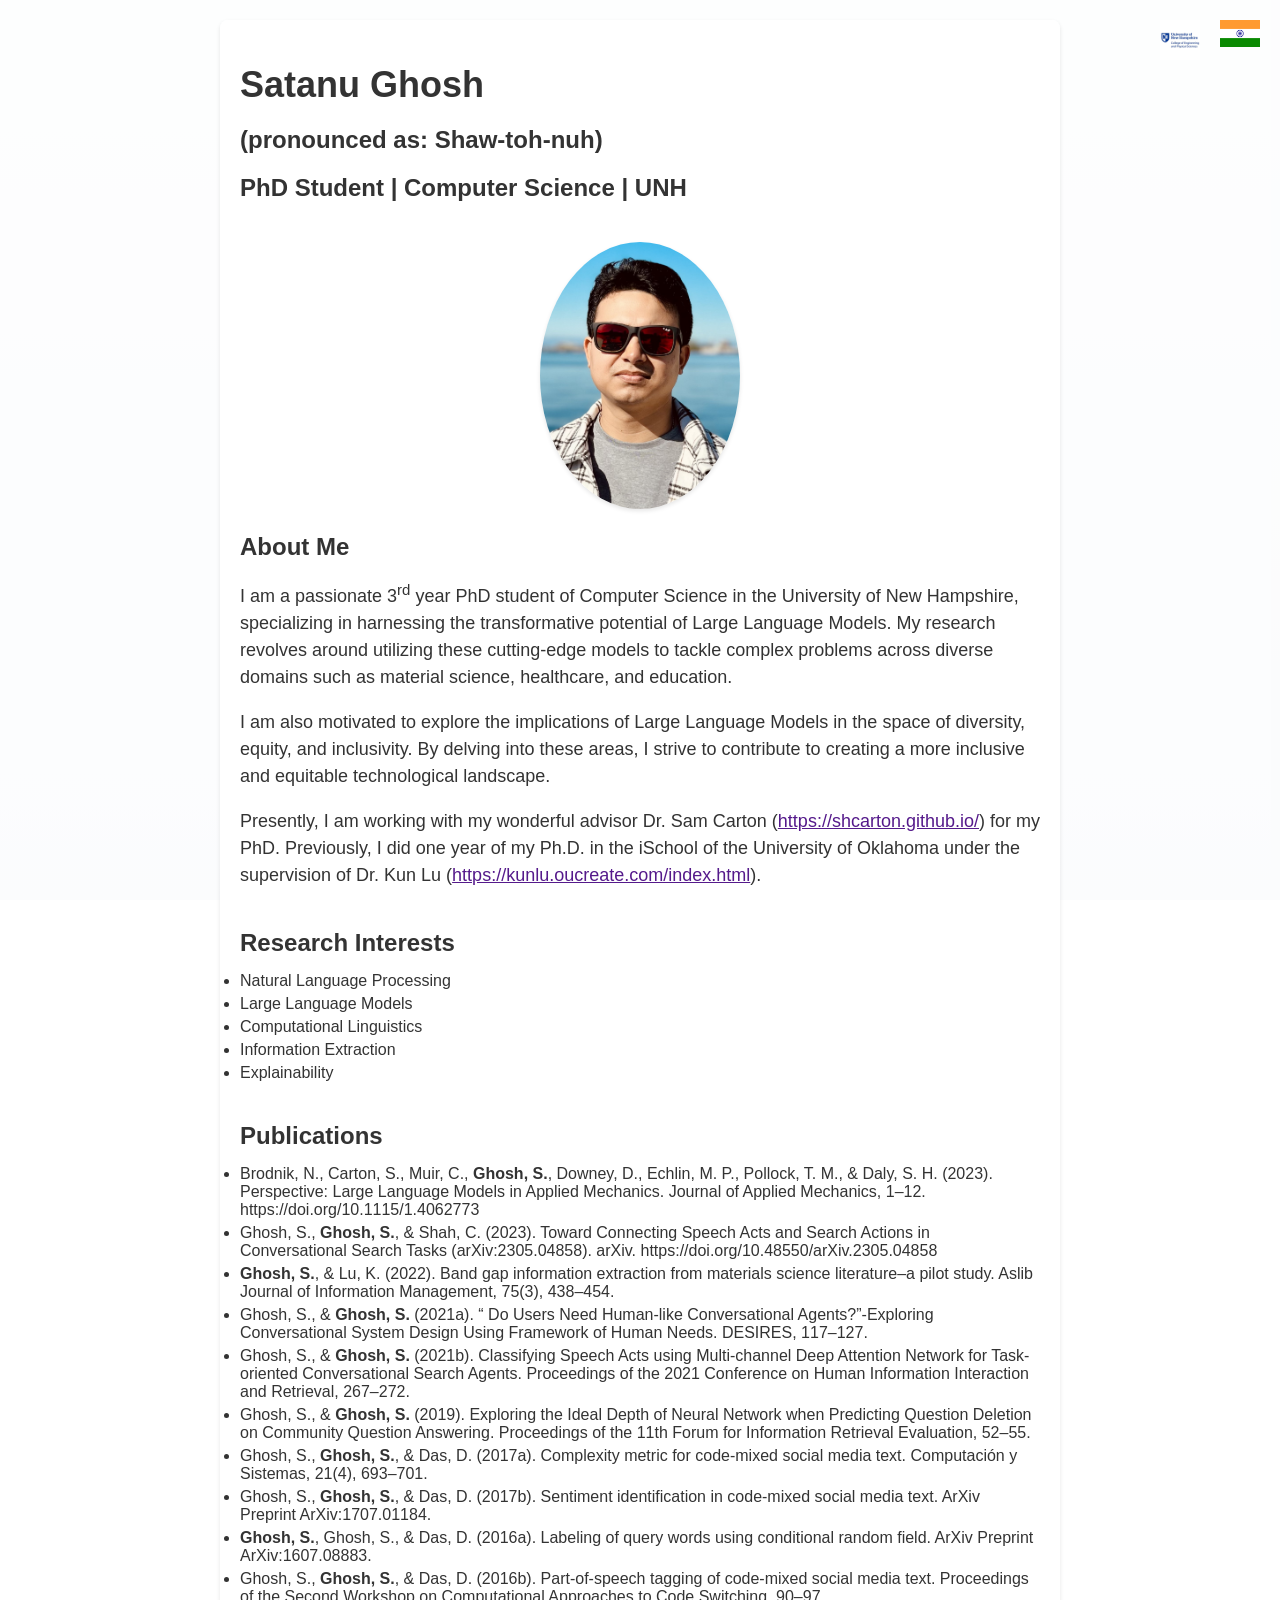
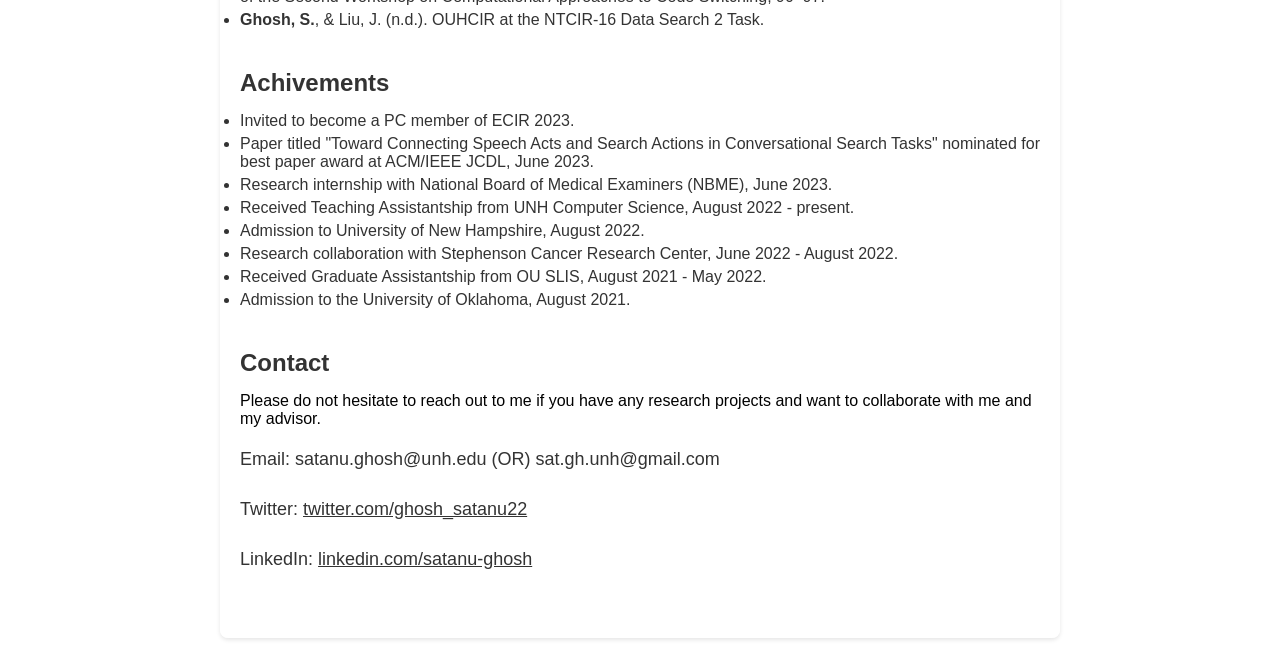
==== index.html @ c487feb6 "Update index.html added ecir info" ====
<!DOCTYPE html>
<html>

<head>
  <meta charset="UTF-8">
  <title>PhD Student | Computer Science | UNH</title>
  <style>
    /* @import url('https://fonts.googleapis.com/css2?family=Dancing+Script:wght@400;700&display=swap'); */

    body {
      font-family: 'Geneva', Verdana, sans-serif;
      margin: 0;
      padding: 0;
    }

    .background-image {
      background: linear-gradient(to bottom, #EAEFF5, #D7E1EC);
      position: fixed;
      top: 0;
      left: 0;
      width: 100%;
      height: 100%;
      z-index: -1;
    }

    .overlay {
      background-color: rgba(255, 255, 255, 0.9);
      height: 100%;
      padding: 20px;
    }

    h1,
    h2,
    p,
    ul,
    li {
      color: #333;
      text-align: left;
    }

    h1 {
      font-size: 36px;
      margin-bottom: 20px;
    }

    h2 {
      font-size: 24px;
      margin-bottom: 15px;
    }

    p {
      font-size: 18px;
      line-height: 1.5;
    }

    ul {
      margin: 0;
      padding: 0;
    }

    li {
      margin-bottom: 5px;
    }

    header {
      text-align: center;
      margin-bottom: 40px;
    }

    section {
      margin-bottom: 40px;
    }

    .container {
      max-width: 800px;
      margin: 0 auto;
      padding: 20px;
      background-color: rgba(255, 255, 255, 0.9);
      border-radius: 8px;
      box-shadow: 0 2px 4px rgba(0, 0, 0, 0.1);
    }

    .contact-info {
      display: flex;
      flex-direction: column;
      align-items: flex-start;
    }

    .contact-info p {
      margin-bottom: 5px;
    }

    .contact-info a {
      color: #333;
    }

    .profile-picture {
      text-align: center;
      margin-bottom: 20px;
    }

    .profile-picture img {
      width: 200px;
      border-radius: 50%;
      box-shadow: 0 2px 4px rgba(0, 0, 0, 0.1);
    }

    .indian-flag {
      position: absolute;
      top: 20px;
      right: 20px;
      width: 40px;
      height: auto;
    }
    .unh-logo {
      position: absolute;
      top: 20px;
      right: 80px;
      width: 40px;
      height: auto;
    }
  </style>
</head>

<body>
  <div class="background-image"></div>
  <div class="overlay">
    <div class="container">
      <header>
        <h1>Satanu Ghosh</h1>
        <h2>(pronounced as: Shaw-toh-nuh)</h2>
        <h2>PhD Student | Computer Science | UNH</h2>
      </header>

      <div class="profile-picture">
        <img src="images\SGhosh_pp.jpg" alt="Profile Picture">
      </div>

      <section>
        <h2>About Me</h2>
        <p>
            I am a passionate 3<sup>rd</sup> year PhD student of Computer Science in the University of New Hampshire, specializing in harnessing the transformative potential of Large Language Models. My research revolves around utilizing these cutting-edge models to tackle complex problems across diverse domains such as material science, healthcare, and education.

            <p>
                I am also motivated to explore the implications of Large Language Models in the space of diversity, equity, and inclusivity. By delving into these areas, I strive to contribute to creating a more inclusive and equitable technological landscape.
            </p>
            
            <p>
                Presently, I am working with my wonderful advisor Dr. Sam Carton (<a href>https://shcarton.github.io/</a>) for my PhD. Previously, I did one year of my Ph.D. in the iSchool of the University of Oklahoma under the supervision of Dr. Kun Lu (<a href>https://kunlu.oucreate.com/index.html<a>).
            </p>


        </p>
      </section>

      <section>
        <h2>Research Interests</h2>
        <ul>
            <li>Natural Language Processing</li>
            <li>Large Language Models</li>
            <li>Computational Linguistics</li>
            <li>Information Extraction</li>
            <li>Explainability</li>
        </ul>
      </section>

      <section>
        <h2>Publications</h2>
        <ul>
            <li>Brodnik, N., Carton, S., Muir, C., <b>Ghosh, S.</b>, Downey, D., Echlin, M. P., Pollock, T. M., & Daly, S. H. (2023). Perspective: Large Language Models in Applied Mechanics. Journal of Applied Mechanics, 1–12. https://doi.org/10.1115/1.4062773</li>
            <li>Ghosh, S., <b>Ghosh, S.</b>, & Shah, C. (2023). Toward Connecting Speech Acts and Search Actions in Conversational Search Tasks (arXiv:2305.04858). arXiv. https://doi.org/10.48550/arXiv.2305.04858</li>
            <li><b>Ghosh, S.</b>, & Lu, K. (2022). Band gap information extraction from materials science literature–a pilot study. Aslib Journal of Information Management, 75(3), 438–454.</li>
            <li>Ghosh, S., & <b>Ghosh, S.</b> (2021a). “ Do Users Need Human-like Conversational Agents?”-Exploring Conversational System Design Using Framework of Human Needs. DESIRES, 117–127.</li>
            <li>Ghosh, S., & <b>Ghosh, S.</b> (2021b). Classifying Speech Acts using Multi-channel Deep Attention Network for Task-oriented Conversational Search Agents. Proceedings of the 2021 Conference on Human Information Interaction and Retrieval, 267–272.</li>
            <li>Ghosh, S., & <b>Ghosh, S.</b> (2019). Exploring the Ideal Depth of Neural Network when Predicting Question Deletion on Community Question Answering. Proceedings of the 11th Forum for Information Retrieval Evaluation, 52–55.
            <li>Ghosh, S., <b>Ghosh, S.</b>, & Das, D. (2017a). Complexity metric for code-mixed social media text. Computación y Sistemas, 21(4), 693–701.</li>
            <li>Ghosh, S., <b>Ghosh, S.</b>, & Das, D. (2017b). Sentiment identification in code-mixed social media text. ArXiv Preprint ArXiv:1707.01184.</li>
            <li><b>Ghosh, S.</b>, Ghosh, S., & Das, D. (2016a). Labeling of query words using conditional random field. ArXiv Preprint ArXiv:1607.08883.</li>
            <li>Ghosh, S., <b>Ghosh, S.</b>, & Das, D. (2016b). Part-of-speech tagging of code-mixed social media text. Proceedings of the Second Workshop on Computational Approaches to Code Switching, 90–97.</li>
            
            <li><b>Ghosh, S.</b>, & Liu, J. (n.d.). OUHCIR at the NTCIR-16 Data Search 2 Task.</li>
            
        </ul>
      </section>

        <!-- <section>
        <h2>Education</h2>
        <ul>
            <li> Ph.D. in Computer Science, University of New Hampshire, 2022 - Present. GPA: 4.0</li>
            <li> Ph.D. in Information Science, University of Oklahoma, 2021 - 2022. GPA: 4.0</li>
            <li> Bachelor's in Computer Science & Engineering, West Bengal University of Technology, 2012 - 2016</li>
        </ul>
        </section> -->

      <section>
        <h2>Achivements</h2>
        <ul>
          <li>Invited to become a PC member of ECIR 2023.</li>
          <li>Paper titled "Toward Connecting Speech Acts and Search Actions in Conversational Search Tasks" nominated for best paper award at ACM/IEEE JCDL, June 2023.</li>
          <li>Research internship with National Board of Medical Examiners (NBME), June 2023.</li>
          <li>Received Teaching Assistantship from UNH Computer Science, August 2022 - present.</li>
          <li>Admission to University of New Hampshire, August 2022.</li>
          <li>Research collaboration with Stephenson Cancer Research Center, June 2022 - August 2022.</li>
          <li>Received Graduate Assistantship from OU SLIS, August 2021 - May 2022.</li>
          <li>Admission to the University of Oklahoma, August 2021.</li>

        </ul>
      </section>

      <!-- <section>
        <h2></h2>
      </section> -->

      <section>
        <h2>Contact</h2>
        Please do not hesitate to reach out to me if you have any research projects and want to collaborate with me and my advisor.
        <div class="contact-info">
          <p>Email: satanu.ghosh@unh.edu (OR) sat.gh.unh@gmail.com</p>
          <p>Twitter: <a href="https://twitter.com/ghosh_satanu22">twitter.com/ghosh_satanu22</a></p>
          <p>LinkedIn: <a href="https://www.linkedin.com/in/satanu-ghosh-638004113/">linkedin.com/satanu-ghosh</a></p>

        </div>
      </section>
    </div>
  </div>
  <img class="indian-flag" src="images\Flag_of_India.svg.png" alt="Indian Flag">
  <img class="unh-logo" src="images\unh_logo.jpg" alt="UNH Logo">
</body>

</html>
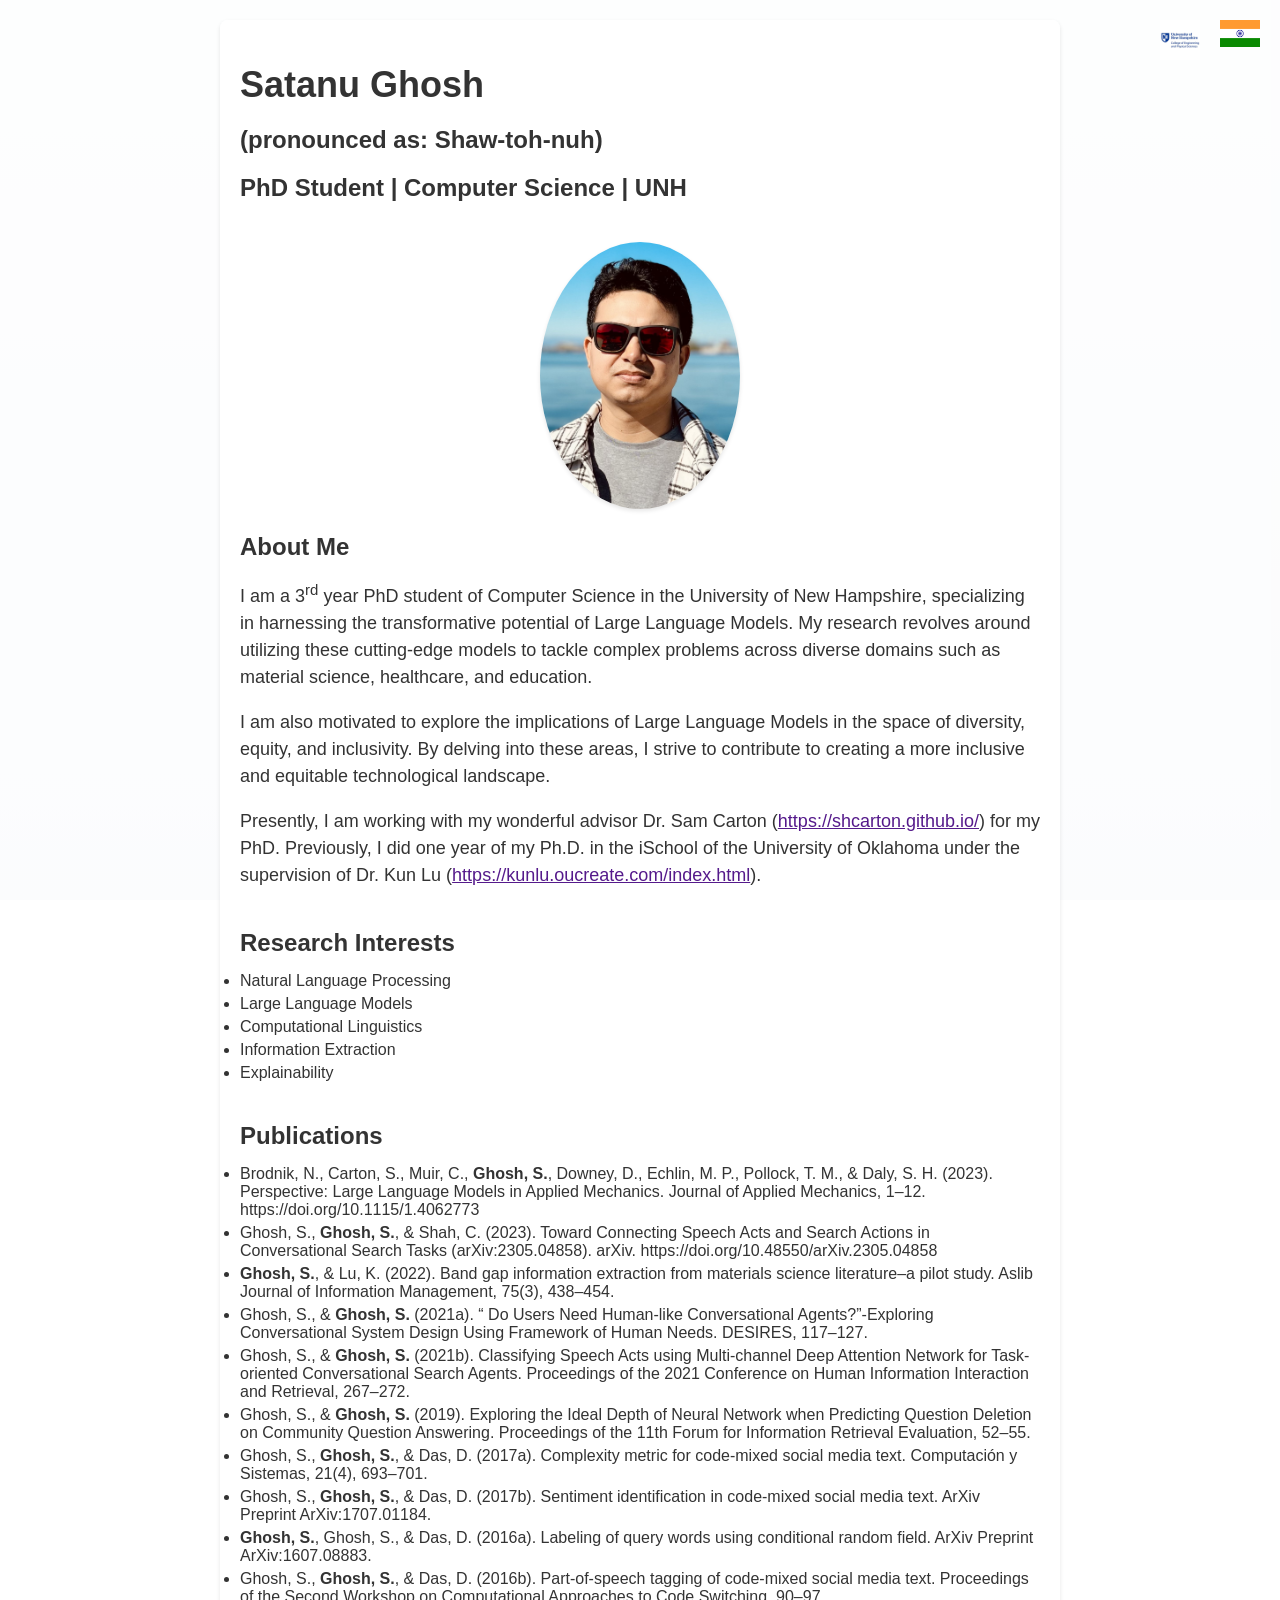
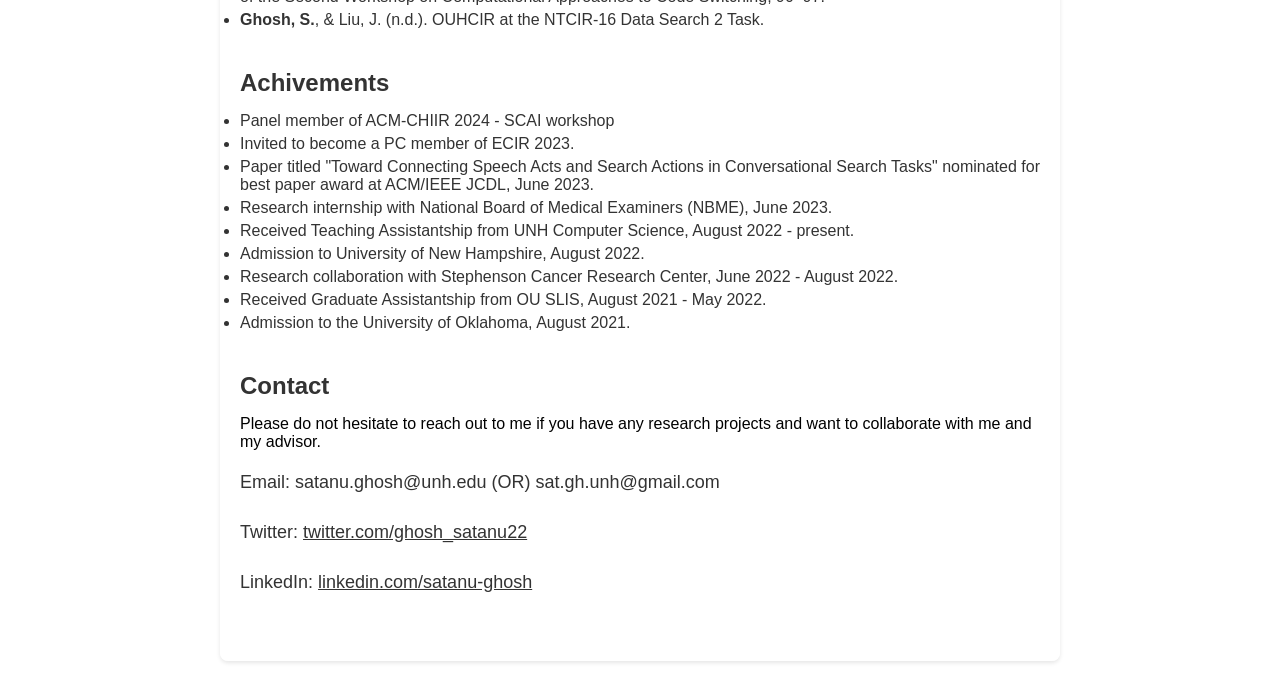
==== commit 9c68ce40: "update as 3/9/24" ====
--- a/index.html
+++ b/index.html
@@ -139,7 +139,7 @@
       <section>
         <h2>About Me</h2>
         <p>
-            I am a passionate 3<sup>rd</sup> year PhD student of Computer Science in the University of New Hampshire, specializing in harnessing the transformative potential of Large Language Models. My research revolves around utilizing these cutting-edge models to tackle complex problems across diverse domains such as material science, healthcare, and education.
+            I am a 3<sup>rd</sup> year PhD student of Computer Science in the University of New Hampshire, specializing in harnessing the transformative potential of Large Language Models. My research revolves around utilizing these cutting-edge models to tackle complex problems across diverse domains such as material science, healthcare, and education.
 
             <p>
                 I am also motivated to explore the implications of Large Language Models in the space of diversity, equity, and inclusivity. By delving into these areas, I strive to contribute to creating a more inclusive and equitable technological landscape.
@@ -195,6 +195,7 @@
       <section>
         <h2>Achivements</h2>
         <ul>
+          <li>Panel member of ACM-CHIIR 2024 - SCAI workshop</li>
           <li>Invited to become a PC member of ECIR 2023.</li>
           <li>Paper titled "Toward Connecting Speech Acts and Search Actions in Conversational Search Tasks" nominated for best paper award at ACM/IEEE JCDL, June 2023.</li>
           <li>Research internship with National Board of Medical Examiners (NBME), June 2023.</li>
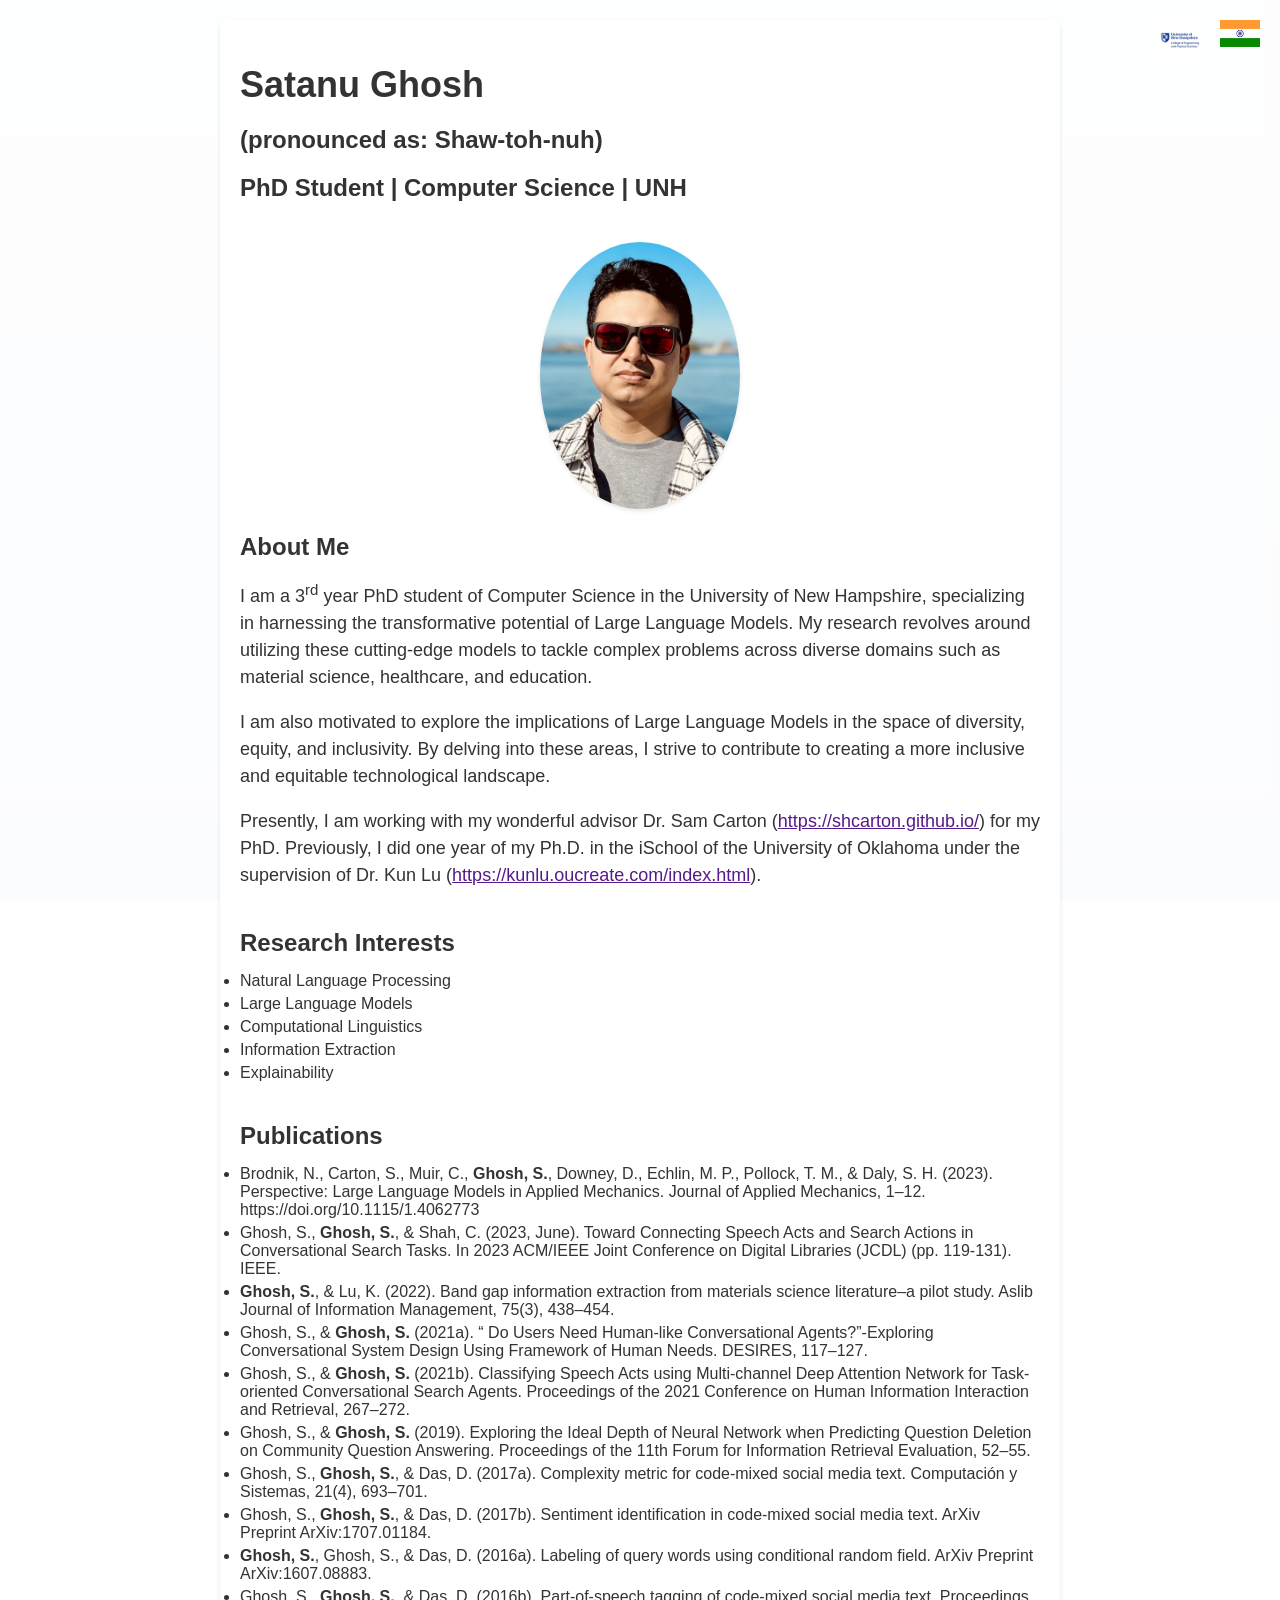
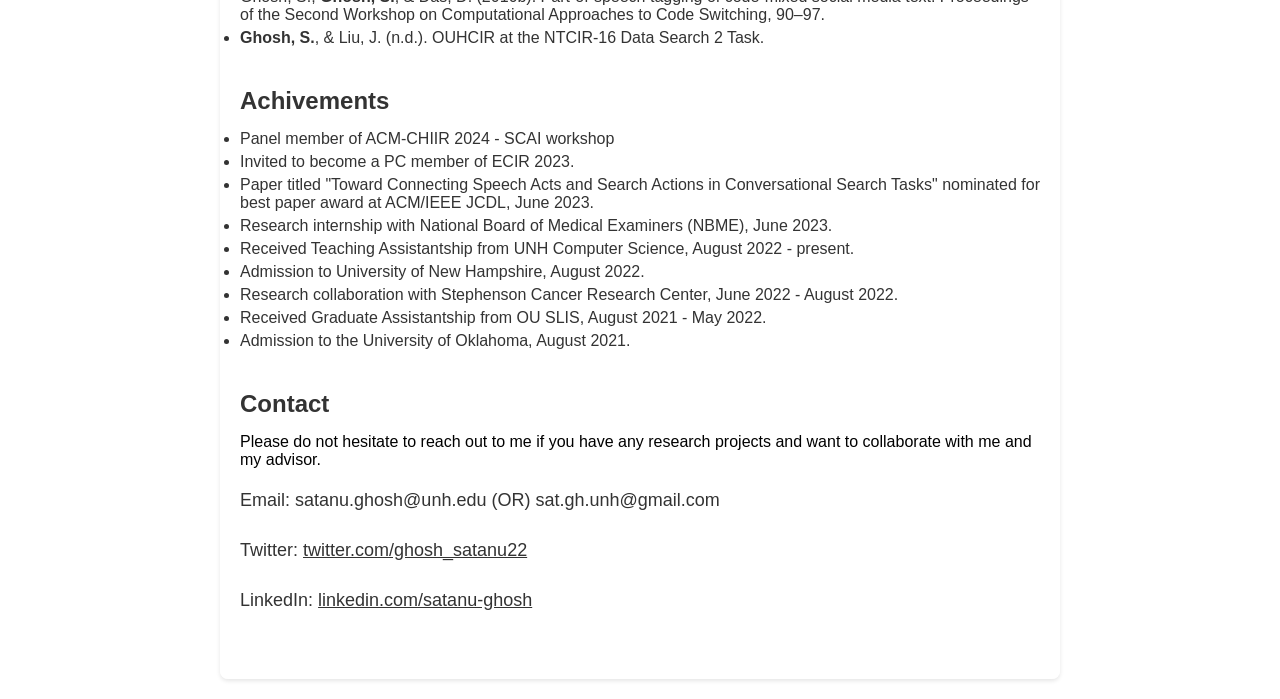
==== commit 6d04a5d7: "updating citation for JCDL 23" ====
--- a/index.html
+++ b/index.html
@@ -168,7 +168,7 @@
         <h2>Publications</h2>
         <ul>
             <li>Brodnik, N., Carton, S., Muir, C., <b>Ghosh, S.</b>, Downey, D., Echlin, M. P., Pollock, T. M., & Daly, S. H. (2023). Perspective: Large Language Models in Applied Mechanics. Journal of Applied Mechanics, 1–12. https://doi.org/10.1115/1.4062773</li>
-            <li>Ghosh, S., <b>Ghosh, S.</b>, & Shah, C. (2023). Toward Connecting Speech Acts and Search Actions in Conversational Search Tasks (arXiv:2305.04858). arXiv. https://doi.org/10.48550/arXiv.2305.04858</li>
+            <li>Ghosh, S., <b>Ghosh, S.</b>, & Shah, C. (2023, June). Toward Connecting Speech Acts and Search Actions in Conversational Search Tasks. In 2023 ACM/IEEE Joint Conference on Digital Libraries (JCDL) (pp. 119-131). IEEE.</li>
             <li><b>Ghosh, S.</b>, & Lu, K. (2022). Band gap information extraction from materials science literature–a pilot study. Aslib Journal of Information Management, 75(3), 438–454.</li>
             <li>Ghosh, S., & <b>Ghosh, S.</b> (2021a). “ Do Users Need Human-like Conversational Agents?”-Exploring Conversational System Design Using Framework of Human Needs. DESIRES, 117–127.</li>
             <li>Ghosh, S., & <b>Ghosh, S.</b> (2021b). Classifying Speech Acts using Multi-channel Deep Attention Network for Task-oriented Conversational Search Agents. Proceedings of the 2021 Conference on Human Information Interaction and Retrieval, 267–272.</li>
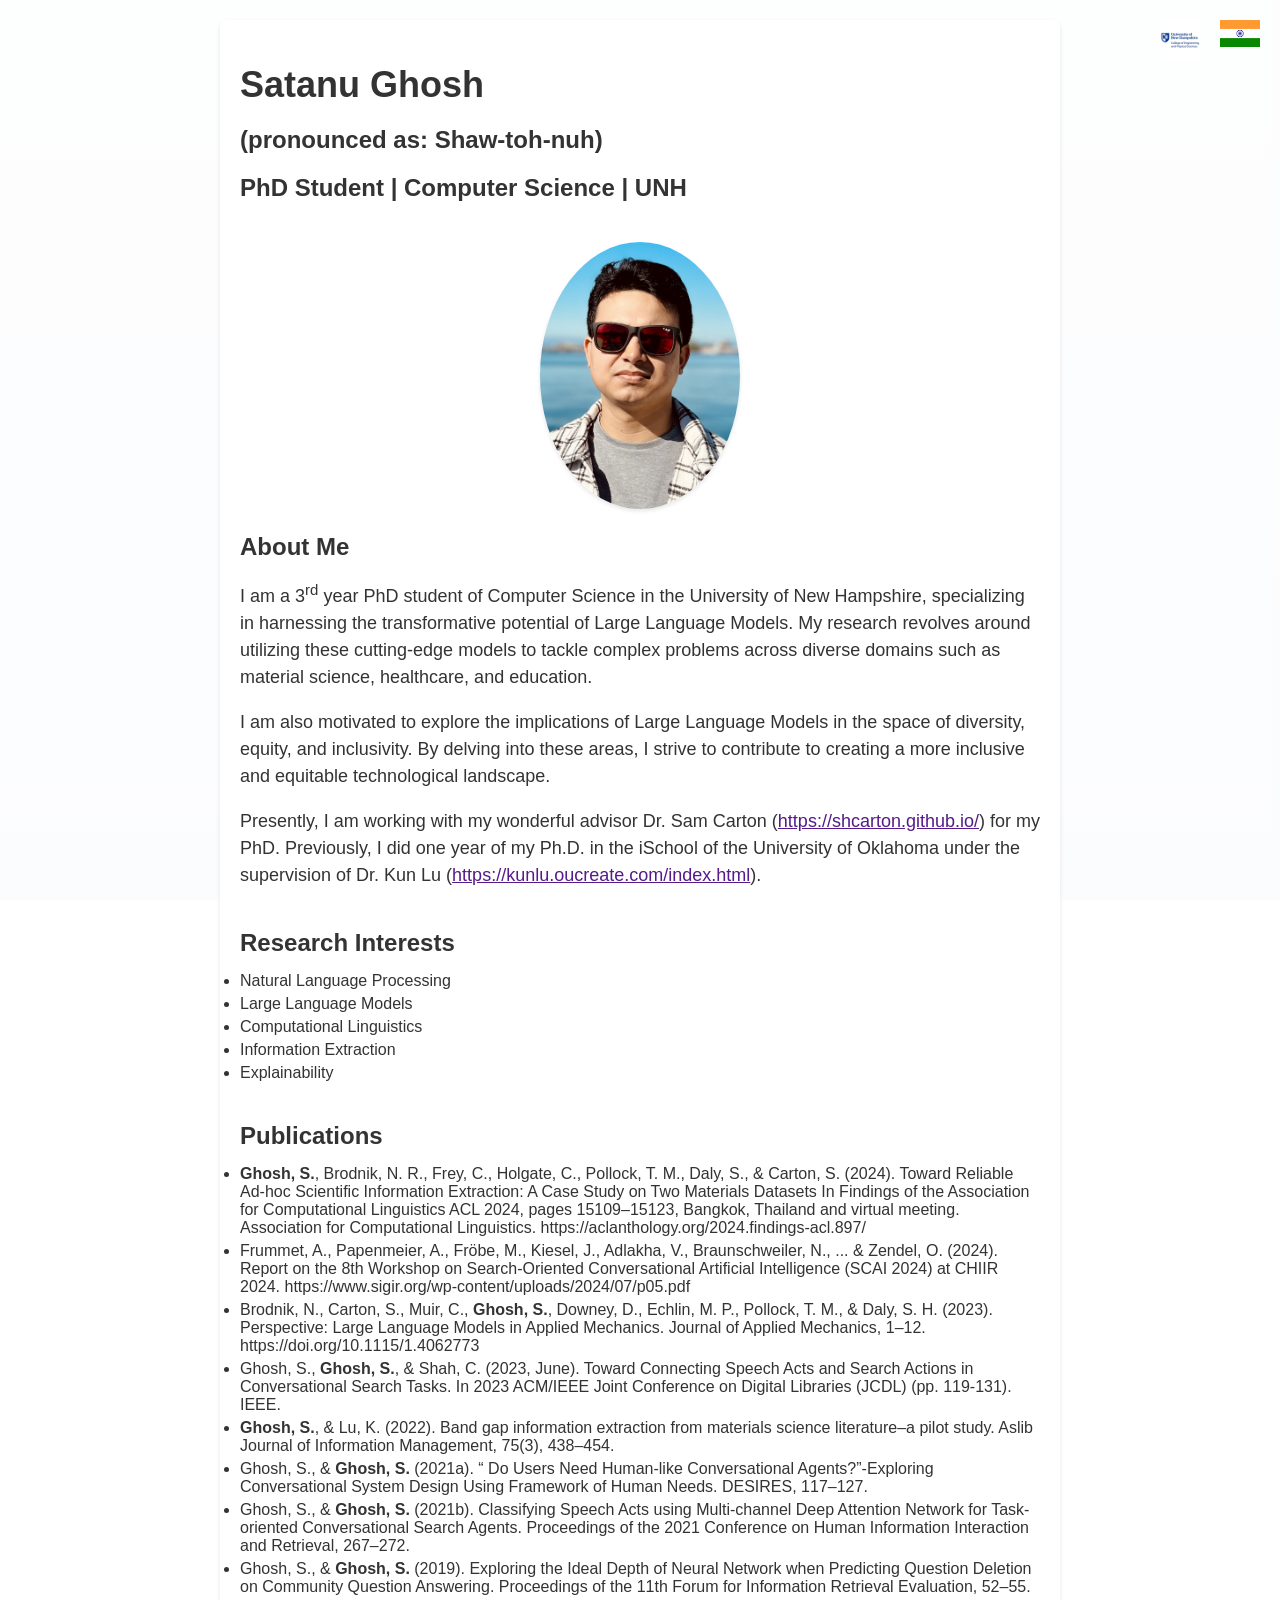
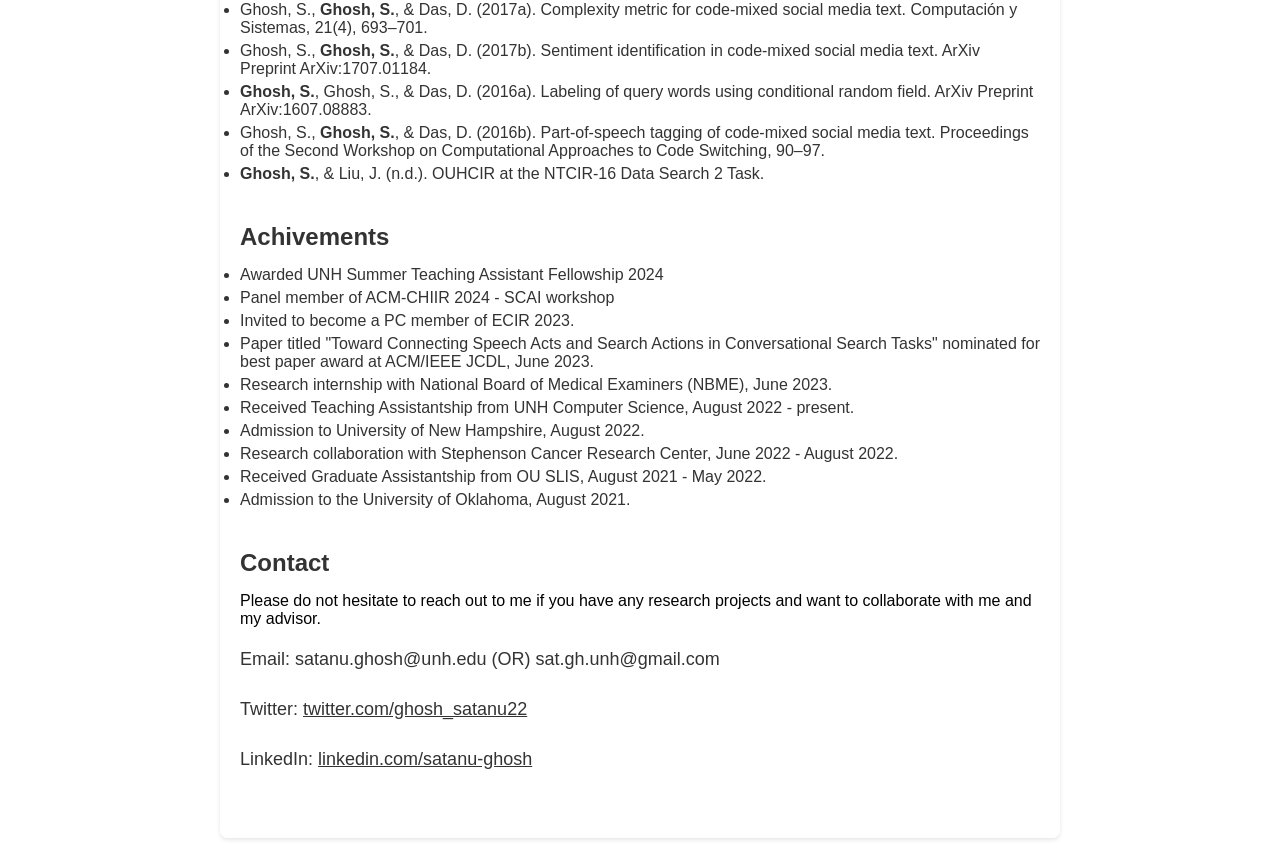
==== commit 1f42a598: "update on 10/22/24" ====
--- a/index.html
+++ b/index.html
@@ -167,6 +167,8 @@
       <section>
         <h2>Publications</h2>
         <ul>
+            <li><b>Ghosh, S.</b>, Brodnik, N. R., Frey, C., Holgate, C., Pollock, T. M., Daly, S., & Carton, S. (2024). Toward Reliable Ad-hoc Scientific Information Extraction: A Case Study on Two Materials Datasets In Findings of the Association for Computational Linguistics ACL 2024, pages 15109–15123, Bangkok, Thailand and virtual meeting. Association for Computational Linguistics. https://aclanthology.org/2024.findings-acl.897/</li>
+            <li>Frummet, A., Papenmeier, A., Fröbe, M., Kiesel, J., Adlakha, V., Braunschweiler, N., ... & Zendel, O. (2024). Report on the 8th Workshop on Search-Oriented Conversational Artificial Intelligence (SCAI 2024) at CHIIR 2024. https://www.sigir.org/wp-content/uploads/2024/07/p05.pdf</li>
             <li>Brodnik, N., Carton, S., Muir, C., <b>Ghosh, S.</b>, Downey, D., Echlin, M. P., Pollock, T. M., & Daly, S. H. (2023). Perspective: Large Language Models in Applied Mechanics. Journal of Applied Mechanics, 1–12. https://doi.org/10.1115/1.4062773</li>
             <li>Ghosh, S., <b>Ghosh, S.</b>, & Shah, C. (2023, June). Toward Connecting Speech Acts and Search Actions in Conversational Search Tasks. In 2023 ACM/IEEE Joint Conference on Digital Libraries (JCDL) (pp. 119-131). IEEE.</li>
             <li><b>Ghosh, S.</b>, & Lu, K. (2022). Band gap information extraction from materials science literature–a pilot study. Aslib Journal of Information Management, 75(3), 438–454.</li>
@@ -195,6 +197,7 @@
       <section>
         <h2>Achivements</h2>
         <ul>
+          <li>Awarded UNH Summer Teaching Assistant Fellowship 2024</li>
           <li>Panel member of ACM-CHIIR 2024 - SCAI workshop</li>
           <li>Invited to become a PC member of ECIR 2023.</li>
           <li>Paper titled "Toward Connecting Speech Acts and Search Actions in Conversational Search Tasks" nominated for best paper award at ACM/IEEE JCDL, June 2023.</li>
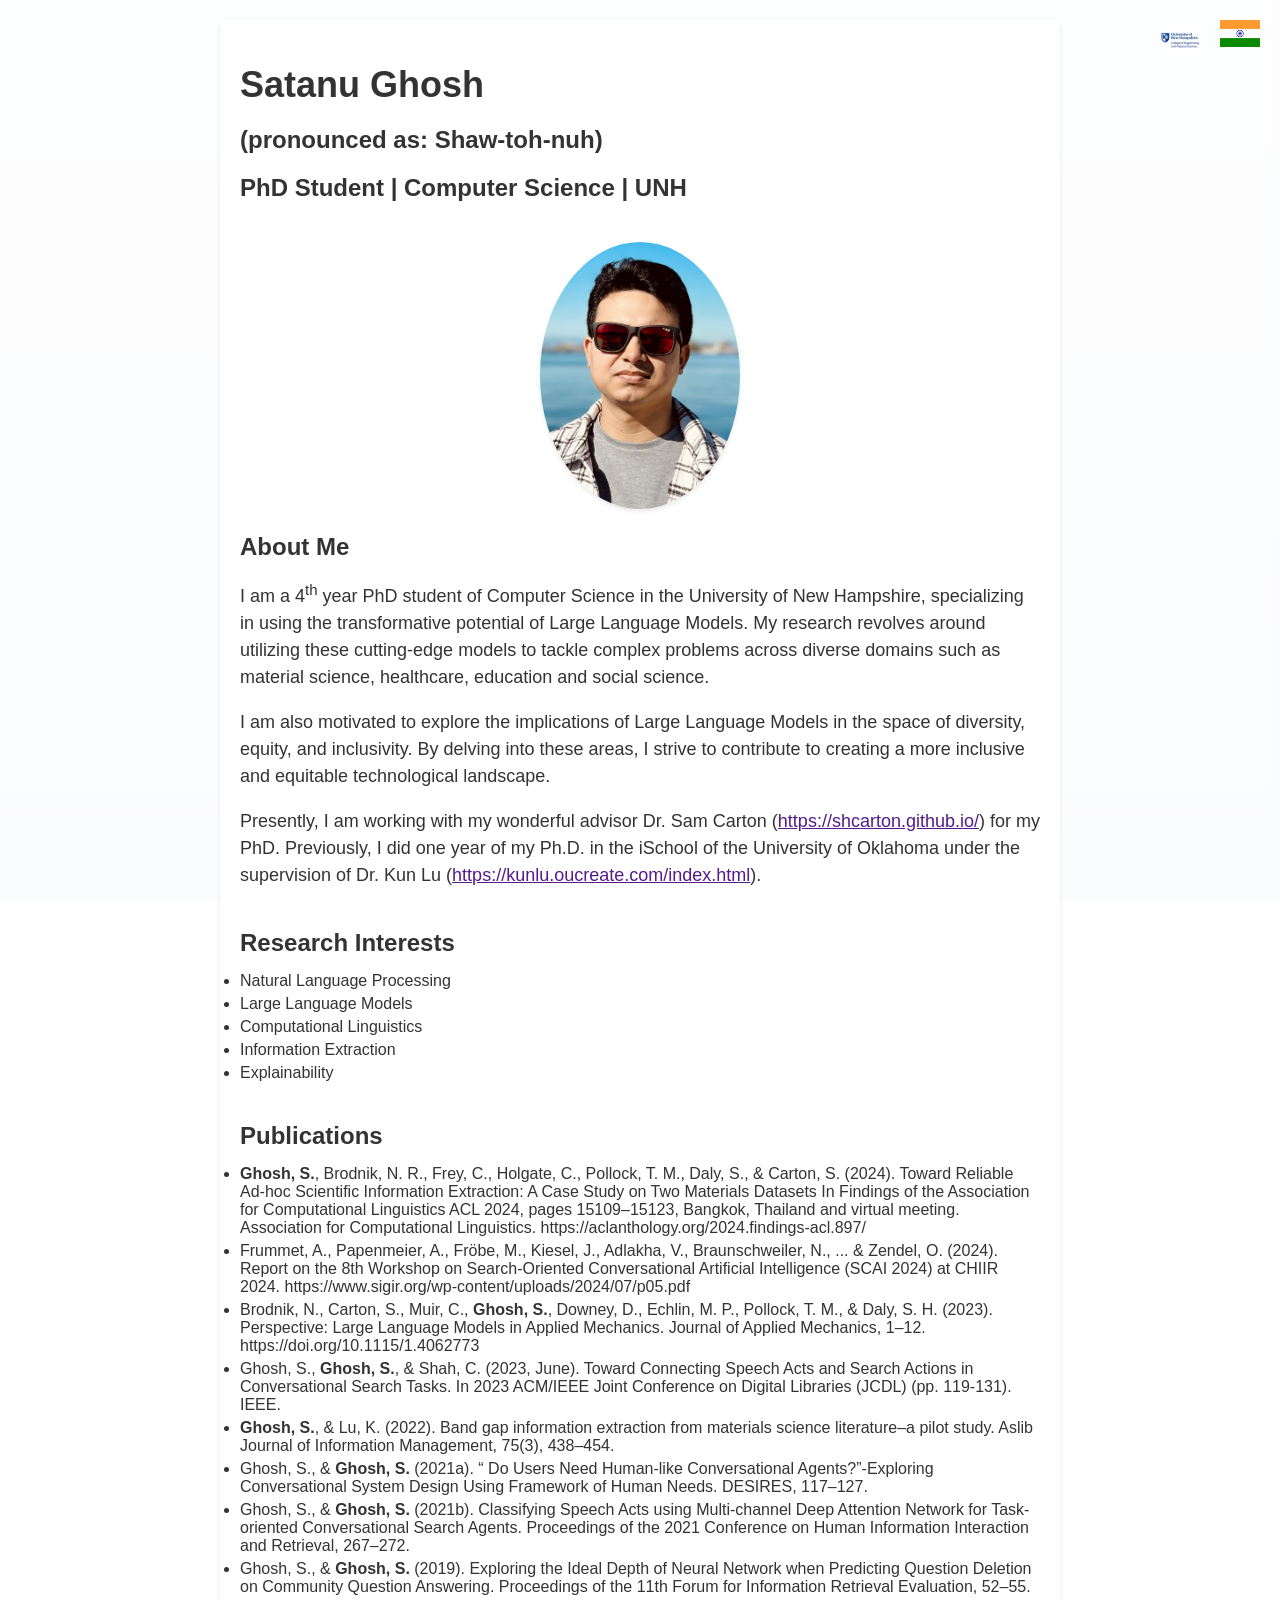
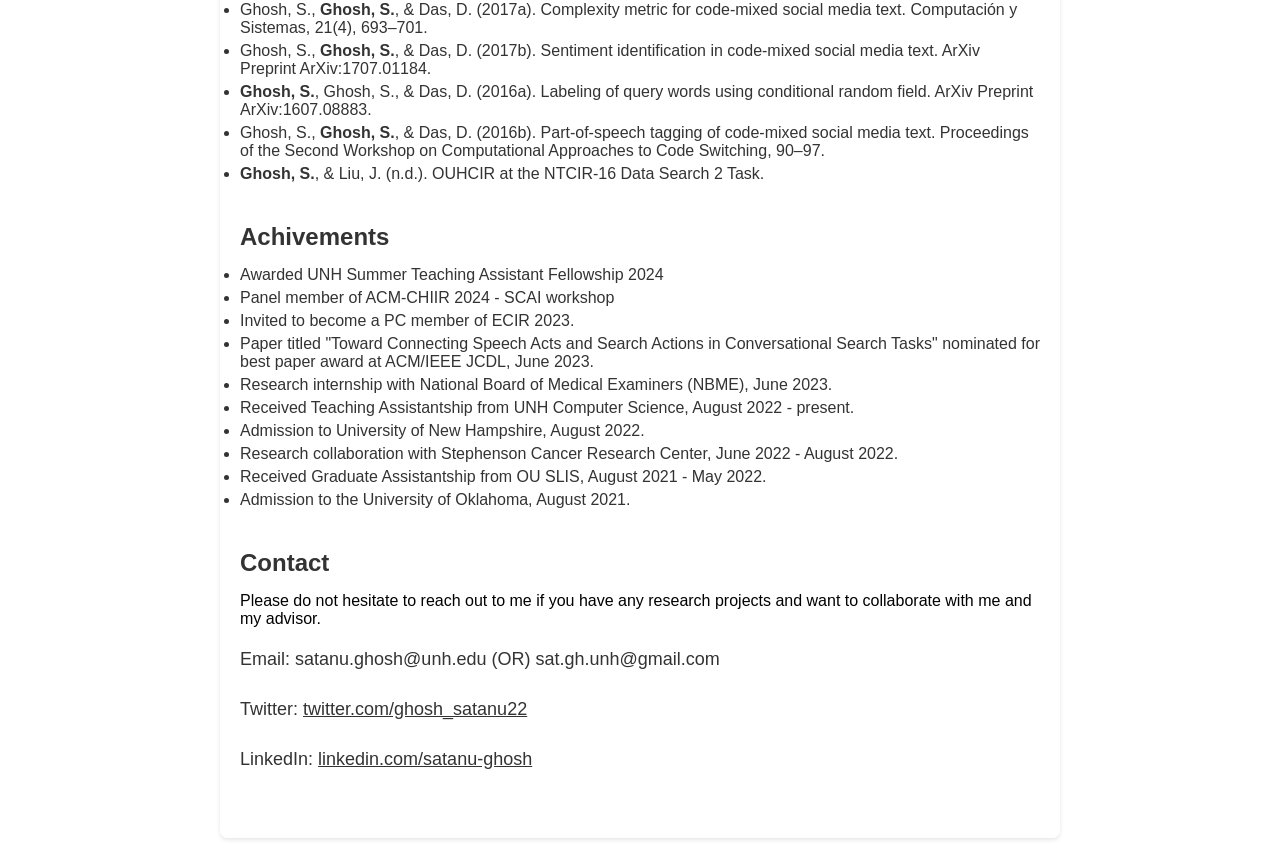
==== commit 1c3ddb63: "change on the content" ====
--- a/index.html
+++ b/index.html
@@ -139,7 +139,7 @@
       <section>
         <h2>About Me</h2>
         <p>
-            I am a 3<sup>rd</sup> year PhD student of Computer Science in the University of New Hampshire, specializing in harnessing the transformative potential of Large Language Models. My research revolves around utilizing these cutting-edge models to tackle complex problems across diverse domains such as material science, healthcare, and education.
+            I am a 4<sup>th</sup> year PhD student of Computer Science in the University of New Hampshire, specializing in using the transformative potential of Large Language Models. My research revolves around utilizing these cutting-edge models to tackle complex problems across diverse domains such as material science, healthcare, education and social science.
 
             <p>
                 I am also motivated to explore the implications of Large Language Models in the space of diversity, equity, and inclusivity. By delving into these areas, I strive to contribute to creating a more inclusive and equitable technological landscape.
@@ -179,7 +179,6 @@
             <li>Ghosh, S., <b>Ghosh, S.</b>, & Das, D. (2017b). Sentiment identification in code-mixed social media text. ArXiv Preprint ArXiv:1707.01184.</li>
             <li><b>Ghosh, S.</b>, Ghosh, S., & Das, D. (2016a). Labeling of query words using conditional random field. ArXiv Preprint ArXiv:1607.08883.</li>
             <li>Ghosh, S., <b>Ghosh, S.</b>, & Das, D. (2016b). Part-of-speech tagging of code-mixed social media text. Proceedings of the Second Workshop on Computational Approaches to Code Switching, 90–97.</li>
-            
             <li><b>Ghosh, S.</b>, & Liu, J. (n.d.). OUHCIR at the NTCIR-16 Data Search 2 Task.</li>
             
         </ul>
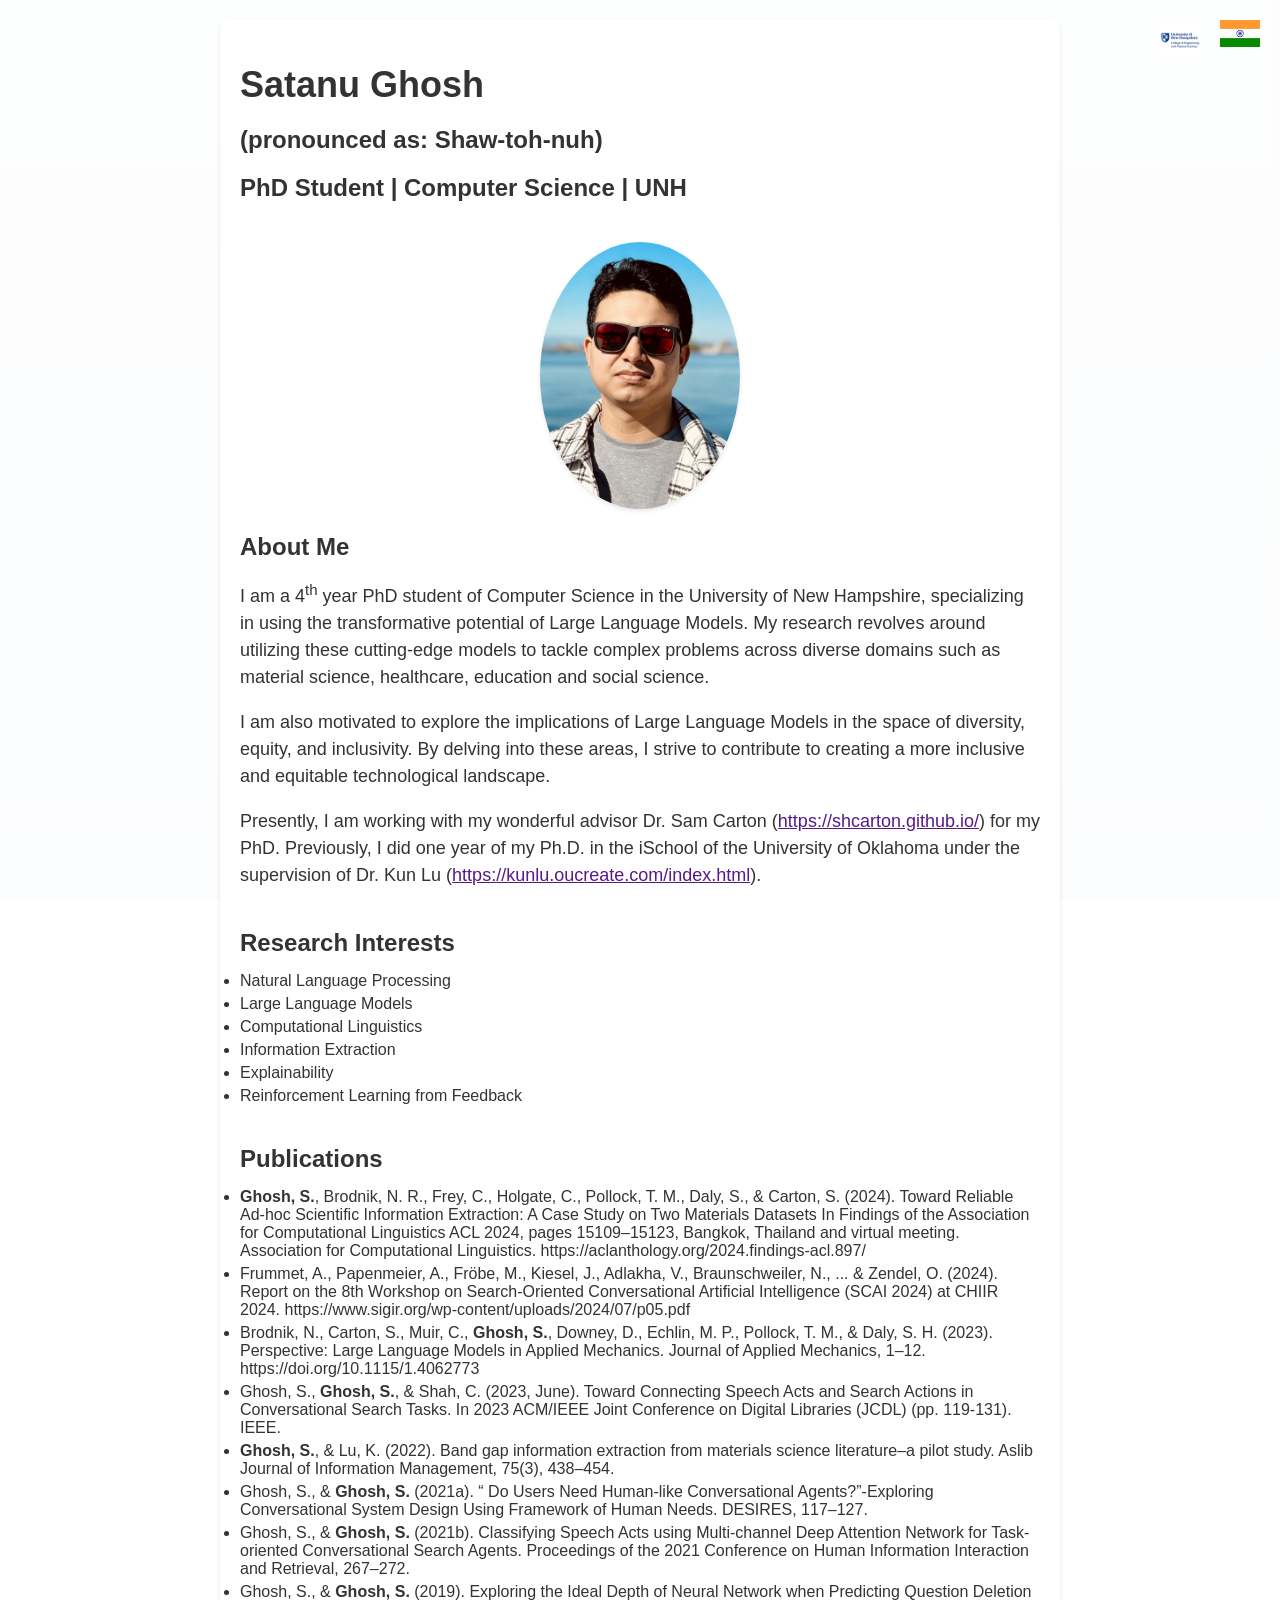
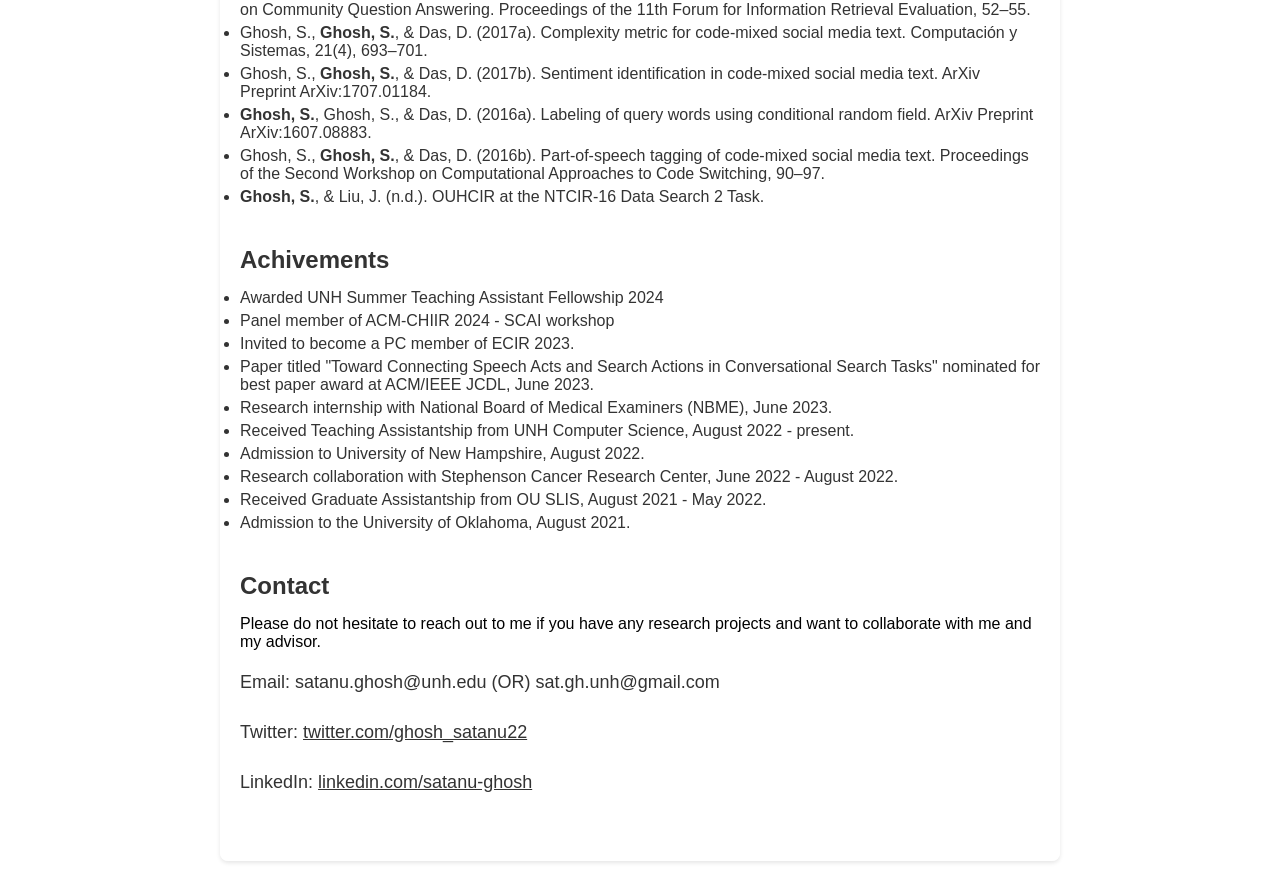
==== commit 0d159b3f: "addition to research interest" ====
--- a/index.html
+++ b/index.html
@@ -161,6 +161,7 @@
             <li>Computational Linguistics</li>
             <li>Information Extraction</li>
             <li>Explainability</li>
+            <li>Reinforcement Learning from Feedback</li>
         </ul>
       </section>
 
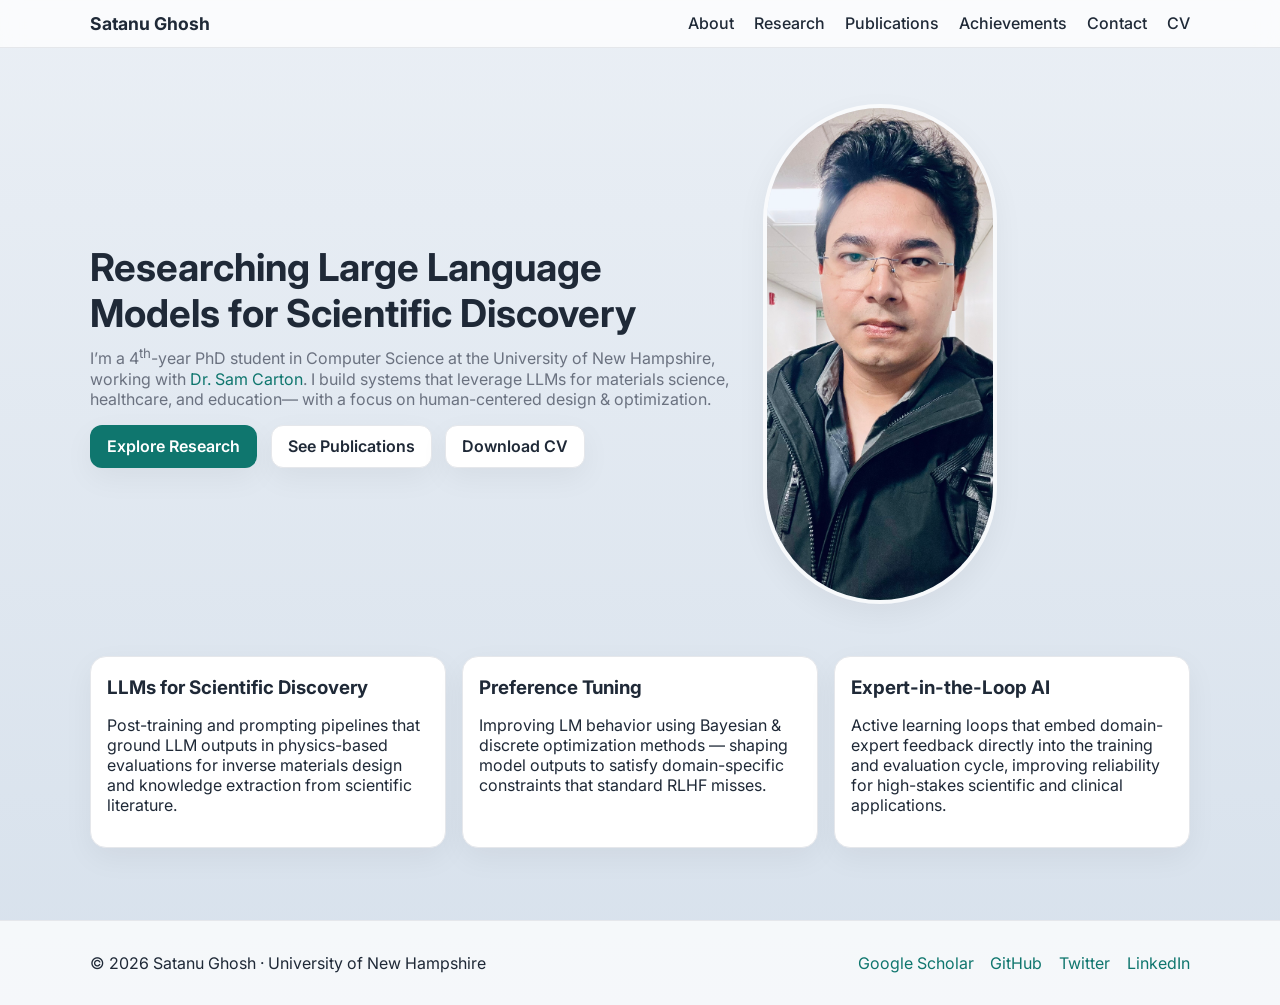
==== commit e5cc97cc: "updated information as on 4.25.26" ====
--- a/index.html
+++ b/index.html
@@ -1,234 +1,87 @@
 <!DOCTYPE html>
-<html>
+<html lang="en">
+<head>
+<meta charset="UTF-8" />
+<meta name="viewport" content="width=device-width, initial-scale=1" />
+<title>Satanu Ghosh — NLP &amp; AI Researcher</title>
+<meta name="description" content="Satanu Ghosh — PhD student in Computer Science at UNH. Research in LLMs, NLP, and AI for scientific discovery." />
+<link rel="preconnect" href="https://fonts.gstatic.com" crossorigin>
+<link href="https://fonts.googleapis.com/css2?family=Inter:wght@300;400;500;600;700&display=swap" rel="stylesheet">
+<link rel="stylesheet" href="styles.css" />
+<link rel="icon" href="images/favicon.ico">
 
-<head>
-  <meta charset="UTF-8">
-  <title>PhD Student | Computer Science | UNH</title>
-  <style>
-    /* @import url('https://fonts.googleapis.com/css2?family=Dancing+Script:wght@400;700&display=swap'); */
+</head>
+<body>
+<header class="site-header">
+  <div class="container header-inner">
+    <a href="index.html" class="brand">Satanu Ghosh</a>
+    <nav class="nav" id="siteNav">
+      <a href="about.html">About</a>
+      <a href="research.html">Research</a>
+      <a href="publications.html">Publications</a>
+      <a href="achievements.html">Achievements</a>
+      <a href="contact.html">Contact</a>
+      <a href="https://drive.google.com/file/d/1IpTft2DPSW-dWEpnaCWMyX1pVLky7I1S/view?usp=sharing" target="_blank" rel="noopener">CV</a>
+    </nav>
+    <button class="nav-toggle" aria-label="Toggle navigation" aria-expanded="false">
+      <span></span><span></span><span></span>
+    </button>
+  </div>
+</header>
 
-    body {
-      font-family: 'Geneva', Verdana, sans-serif;
-      margin: 0;
-      padding: 0;
-    }
-
-    .background-image {
-      background: linear-gradient(to bottom, #EAEFF5, #D7E1EC);
-      position: fixed;
-      top: 0;
-      left: 0;
-      width: 100%;
-      height: 100%;
-      z-index: -1;
-    }
-
-    .overlay {
-      background-color: rgba(255, 255, 255, 0.9);
-      height: 100%;
-      padding: 20px;
-    }
-
-    h1,
-    h2,
-    p,
-    ul,
-    li {
-      color: #333;
-      text-align: left;
-    }
-
-    h1 {
-      font-size: 36px;
-      margin-bottom: 20px;
-    }
-
-    h2 {
-      font-size: 24px;
-      margin-bottom: 15px;
-    }
-
-    p {
-      font-size: 18px;
-      line-height: 1.5;
-    }
-
-    ul {
-      margin: 0;
-      padding: 0;
-    }
-
-    li {
-      margin-bottom: 5px;
-    }
-
-    header {
-      text-align: center;
-      margin-bottom: 40px;
-    }
-
-    section {
-      margin-bottom: 40px;
-    }
-
-    .container {
-      max-width: 800px;
-      margin: 0 auto;
-      padding: 20px;
-      background-color: rgba(255, 255, 255, 0.9);
-      border-radius: 8px;
-      box-shadow: 0 2px 4px rgba(0, 0, 0, 0.1);
-    }
-
-    .contact-info {
-      display: flex;
-      flex-direction: column;
-      align-items: flex-start;
-    }
-
-    .contact-info p {
-      margin-bottom: 5px;
-    }
-
-    .contact-info a {
-      color: #333;
-    }
-
-    .profile-picture {
-      text-align: center;
-      margin-bottom: 20px;
-    }
-
-    .profile-picture img {
-      width: 200px;
-      border-radius: 50%;
-      box-shadow: 0 2px 4px rgba(0, 0, 0, 0.1);
-    }
-
-    .indian-flag {
-      position: absolute;
-      top: 20px;
-      right: 20px;
-      width: 40px;
-      height: auto;
-    }
-    .unh-logo {
-      position: absolute;
-      top: 20px;
-      right: 80px;
-      width: 40px;
-      height: auto;
-    }
-  </style>
-</head>
-
-<body>
-  <div class="background-image"></div>
-  <div class="overlay">
-    <div class="container">
-      <header>
-        <h1>Satanu Ghosh</h1>
-        <h2>(pronounced as: Shaw-toh-nuh)</h2>
-        <h2>PhD Student | Computer Science | UNH</h2>
-      </header>
-
-      <div class="profile-picture">
-        <img src="images\SGhosh_pp.jpg" alt="Profile Picture">
+<main class="hero">
+  <div class="container hero-inner">
+    <div class="hero-copy">
+      <h1 class="hero-title">Researching Large Language Models for Scientific Discovery</h1>
+      <p class="hero-sub">
+        I’m a 4<sup>th</sup>-year PhD student in Computer Science at the University of New Hampshire, working with
+        <a href="https://shcarton.github.io/" target="_blank" rel="noopener">Dr. Sam Carton</a>.
+        I build systems that leverage LLMs for materials science, healthcare, and education—
+        with a focus on human-centered design & optimization.
+      </p>
+      <div class="hero-cta">
+        <a class="btn primary" href="research.html">Explore Research</a>
+        <a class="btn" href="publications.html">See Publications</a>
+        <a class="btn" href="https://drive.google.com/file/d/1IpTft2DPSW-dWEpnaCWMyX1pVLky7I1S/view?usp=sharing" target="_blank" rel="noopener">Download CV</a>
       </div>
-
-      <section>
-        <h2>About Me</h2>
-        <p>
-            I am a 4<sup>th</sup> year PhD student of Computer Science in the University of New Hampshire, specializing in using the transformative potential of Large Language Models. My research revolves around utilizing these cutting-edge models to tackle complex problems across diverse domains such as material science, healthcare, education and social science.
-
-            <p>
-                I am also motivated to explore the implications of Large Language Models in the space of diversity, equity, and inclusivity. By delving into these areas, I strive to contribute to creating a more inclusive and equitable technological landscape.
-            </p>
-            
-            <p>
-                Presently, I am working with my wonderful advisor Dr. Sam Carton (<a href>https://shcarton.github.io/</a>) for my PhD. Previously, I did one year of my Ph.D. in the iSchool of the University of Oklahoma under the supervision of Dr. Kun Lu (<a href>https://kunlu.oucreate.com/index.html<a>).
-            </p>
-
-
-        </p>
-      </section>
-
-      <section>
-        <h2>Research Interests</h2>
-        <ul>
-            <li>Natural Language Processing</li>
-            <li>Large Language Models</li>
-            <li>Computational Linguistics</li>
-            <li>Information Extraction</li>
-            <li>Explainability</li>
-            <li>Reinforcement Learning from Feedback</li>
-        </ul>
-      </section>
-
-      <section>
-        <h2>Publications</h2>
-        <ul>
-            <li><b>Ghosh, S.</b>, Brodnik, N. R., Frey, C., Holgate, C., Pollock, T. M., Daly, S., & Carton, S. (2024). Toward Reliable Ad-hoc Scientific Information Extraction: A Case Study on Two Materials Datasets In Findings of the Association for Computational Linguistics ACL 2024, pages 15109–15123, Bangkok, Thailand and virtual meeting. Association for Computational Linguistics. https://aclanthology.org/2024.findings-acl.897/</li>
-            <li>Frummet, A., Papenmeier, A., Fröbe, M., Kiesel, J., Adlakha, V., Braunschweiler, N., ... & Zendel, O. (2024). Report on the 8th Workshop on Search-Oriented Conversational Artificial Intelligence (SCAI 2024) at CHIIR 2024. https://www.sigir.org/wp-content/uploads/2024/07/p05.pdf</li>
-            <li>Brodnik, N., Carton, S., Muir, C., <b>Ghosh, S.</b>, Downey, D., Echlin, M. P., Pollock, T. M., & Daly, S. H. (2023). Perspective: Large Language Models in Applied Mechanics. Journal of Applied Mechanics, 1–12. https://doi.org/10.1115/1.4062773</li>
-            <li>Ghosh, S., <b>Ghosh, S.</b>, & Shah, C. (2023, June). Toward Connecting Speech Acts and Search Actions in Conversational Search Tasks. In 2023 ACM/IEEE Joint Conference on Digital Libraries (JCDL) (pp. 119-131). IEEE.</li>
-            <li><b>Ghosh, S.</b>, & Lu, K. (2022). Band gap information extraction from materials science literature–a pilot study. Aslib Journal of Information Management, 75(3), 438–454.</li>
-            <li>Ghosh, S., & <b>Ghosh, S.</b> (2021a). “ Do Users Need Human-like Conversational Agents?”-Exploring Conversational System Design Using Framework of Human Needs. DESIRES, 117–127.</li>
-            <li>Ghosh, S., & <b>Ghosh, S.</b> (2021b). Classifying Speech Acts using Multi-channel Deep Attention Network for Task-oriented Conversational Search Agents. Proceedings of the 2021 Conference on Human Information Interaction and Retrieval, 267–272.</li>
-            <li>Ghosh, S., & <b>Ghosh, S.</b> (2019). Exploring the Ideal Depth of Neural Network when Predicting Question Deletion on Community Question Answering. Proceedings of the 11th Forum for Information Retrieval Evaluation, 52–55.
-            <li>Ghosh, S., <b>Ghosh, S.</b>, & Das, D. (2017a). Complexity metric for code-mixed social media text. Computación y Sistemas, 21(4), 693–701.</li>
-            <li>Ghosh, S., <b>Ghosh, S.</b>, & Das, D. (2017b). Sentiment identification in code-mixed social media text. ArXiv Preprint ArXiv:1707.01184.</li>
-            <li><b>Ghosh, S.</b>, Ghosh, S., & Das, D. (2016a). Labeling of query words using conditional random field. ArXiv Preprint ArXiv:1607.08883.</li>
-            <li>Ghosh, S., <b>Ghosh, S.</b>, & Das, D. (2016b). Part-of-speech tagging of code-mixed social media text. Proceedings of the Second Workshop on Computational Approaches to Code Switching, 90–97.</li>
-            <li><b>Ghosh, S.</b>, & Liu, J. (n.d.). OUHCIR at the NTCIR-16 Data Search 2 Task.</li>
-            
-        </ul>
-      </section>
-
-        <!-- <section>
-        <h2>Education</h2>
-        <ul>
-            <li> Ph.D. in Computer Science, University of New Hampshire, 2022 - Present. GPA: 4.0</li>
-            <li> Ph.D. in Information Science, University of Oklahoma, 2021 - 2022. GPA: 4.0</li>
-            <li> Bachelor's in Computer Science & Engineering, West Bengal University of Technology, 2012 - 2016</li>
-        </ul>
-        </section> -->
-
-      <section>
-        <h2>Achivements</h2>
-        <ul>
-          <li>Awarded UNH Summer Teaching Assistant Fellowship 2024</li>
-          <li>Panel member of ACM-CHIIR 2024 - SCAI workshop</li>
-          <li>Invited to become a PC member of ECIR 2023.</li>
-          <li>Paper titled "Toward Connecting Speech Acts and Search Actions in Conversational Search Tasks" nominated for best paper award at ACM/IEEE JCDL, June 2023.</li>
-          <li>Research internship with National Board of Medical Examiners (NBME), June 2023.</li>
-          <li>Received Teaching Assistantship from UNH Computer Science, August 2022 - present.</li>
-          <li>Admission to University of New Hampshire, August 2022.</li>
-          <li>Research collaboration with Stephenson Cancer Research Center, June 2022 - August 2022.</li>
-          <li>Received Graduate Assistantship from OU SLIS, August 2021 - May 2022.</li>
-          <li>Admission to the University of Oklahoma, August 2021.</li>
-
-        </ul>
-      </section>
-
-      <!-- <section>
-        <h2></h2>
-      </section> -->
-
-      <section>
-        <h2>Contact</h2>
-        Please do not hesitate to reach out to me if you have any research projects and want to collaborate with me and my advisor.
-        <div class="contact-info">
-          <p>Email: satanu.ghosh@unh.edu (OR) sat.gh.unh@gmail.com</p>
-          <p>Twitter: <a href="https://twitter.com/ghosh_satanu22">twitter.com/ghosh_satanu22</a></p>
-          <p>LinkedIn: <a href="https://www.linkedin.com/in/satanu-ghosh-638004113/">linkedin.com/satanu-ghosh</a></p>
-
-        </div>
-      </section>
+    </div>
+    <div class="hero-img">
+      <img src="images/SatanuGhosh.JPEG" alt="Portrait of Satanu Ghosh" onerror="this.style.display='none'">
     </div>
   </div>
-  <img class="indian-flag" src="images\Flag_of_India.svg.png" alt="Indian Flag">
-  <img class="unh-logo" src="images\unh_logo.jpg" alt="UNH Logo">
+</main>
+
+<section class="highlights">
+  <div class="container grid-3">
+    <div class="card">
+      <h3>LLMs for Scientific Discovery</h3>
+      <p>Post-training and prompting pipelines that ground LLM outputs in physics-based evaluations for inverse materials design and knowledge extraction from scientific literature.</p>
+    </div>
+    <div class="card">
+      <h3>Preference Tuning</h3>
+      <p>Improving LM behavior using Bayesian &amp; discrete optimization methods — shaping model outputs to satisfy domain-specific constraints that standard RLHF misses.</p>
+    </div>
+    <div class="card">
+      <h3>Expert-in-the-Loop AI</h3>
+      <p>Active learning loops that embed domain-expert feedback directly into the training and evaluation cycle, improving reliability for high-stakes scientific and clinical applications.</p>
+    </div>
+  </div>
+</section>
+
+<footer class="site-footer">
+  <div class="container footer-inner">
+    <div class="foot-left">
+      <p>&copy; <span id="year"></span> Satanu Ghosh · University of New Hampshire</p>
+    </div>
+    <div class="foot-right">
+      <a href="https://scholar.google.com/citations?user=0Zk6fMMAAAAJ&hl=en" target="_blank" rel="noopener">Google Scholar</a>
+      <a href="https://github.com/SatanuG" target="_blank" rel="noopener">GitHub</a>
+      <a href="https://twitter.com/ghosh_satanu22" target="_blank" rel="noopener">Twitter</a>
+      <a href="https://www.linkedin.com/in/satanu-ghosh-638004113/" target="_blank" rel="noopener">LinkedIn</a>
+    </div>
+  </div>
+</footer>
+<script src="script.js"></script>
+
 </body>
-
 </html>
--- a/styles.css
+++ b/styles.css
@@ -0,0 +1,148 @@
+:root{
+  --bg: #f6f7fb;
+  --panel: #ffffff;
+  --ink: #1f2937;
+  --muted: #6b7280;
+  --brand: #1f2937;
+  --primary: #0f766e;
+  --border: #e5e7eb;
+  --shadow: 0 10px 30px rgba(0,0,0,.05);
+}
+
+*{box-sizing:border-box}
+html,body{margin:0;padding:0}
+body{
+  font-family: 'Inter', system-ui, -apple-system, Segoe UI, Roboto, Ubuntu, Cantarell, Noto Sans, Arial, "Apple Color Emoji", "Segoe UI Emoji";
+  color: var(--ink);
+  background: linear-gradient(to bottom, #EAEFF5, #D7E1EC);
+  min-height:100vh;
+}
+
+a{color: var(--primary); text-decoration: none}
+a:hover{text-decoration: underline}
+
+.container{width: min(1100px, 92vw); margin: 0 auto}
+
+.site-header{
+  position: sticky; top: 0; z-index: 10;
+  backdrop-filter: blur(10px);
+  background: rgba(255,255,255,.75);
+  border-bottom: 1px solid var(--border);
+}
+
+.header-inner{
+  display: flex; align-items: center; justify-content: space-between;
+  padding: .8rem 0;
+}
+
+.brand{font-weight: 700; color: var(--brand); font-size: 1.1rem}
+
+.nav a{margin-left: 1rem; font-weight: 500; color: var(--ink)}
+.nav a.active{color: var(--primary)}
+
+.nav-toggle{
+  display: none; background: none; border: none; cursor: pointer;
+}
+.nav-toggle span{display:block; width:22px; height:2px; background: var(--ink); margin:4px 0}
+
+@media (max-width: 780px){
+  .nav{display:none; position:absolute; top:60px; right:16px; background: var(--panel); box-shadow: var(--shadow); border:1px solid var(--border); border-radius: 12px; padding:.75rem}
+  .nav a{display:block; margin:.4rem 0}
+  .nav.open{display:block}
+  .nav-toggle{display:block}
+}
+
+.hero{
+  padding: 3.5rem 0 2rem;
+}
+.hero-inner{
+  display:grid; grid-template-columns: 1.2fr .8fr; gap: 2rem; align-items: center;
+}
+.hero-title{font-size: clamp(1.6rem, 2vw + 1rem, 2.4rem); line-height:1.2; margin:0 0 .6rem}
+.hero-sub{color: var(--muted); margin: 0 0 1rem}
+.hero-cta .btn{display:inline-block; margin-right:.6rem}
+.hero-img img{width: auto; height: 500px; object-fit: cover; border-radius: 999px; box-shadow: var(--shadow); border: 4px solid rgba(255,255,255,.75)}
+
+@media (max-width: 900px){
+  .hero-inner{grid-template-columns: 1fr; text-align: left}
+  .hero-img{order:-1}
+}
+
+.btn{
+  padding: .65rem 1rem; border-radius: 12px; border:1px solid var(--border);
+  background: var(--panel); color: var(--ink); font-weight: 600; box-shadow: var(--shadow)
+}
+.btn.primary{
+  background: var(--primary); color: white; border-color: transparent
+}
+
+.highlights{padding: 1rem 0 2.5rem}
+.grid-3{display:grid; grid-template-columns: repeat(3,1fr); gap: 1rem}
+.card{background: var(--panel); padding: 1rem; border-radius: 16px; box-shadow: var(--shadow); border:1px solid var(--border)}
+.card h3{margin:.2rem 0 .4rem}
+
+@media (max-width: 900px){
+  .grid-3{grid-template-columns: 1fr}
+}
+
+.page{padding: 2.2rem 0}
+.page h1{margin-top:0}
+.page .muted{color: var(--muted)}
+
+.pub-list{line-height:1.6}
+.pub-list .venue{color: var(--muted)}
+
+.bullet-tight li{margin: .4rem 0}
+
+/* ── Publication badge ─────────────────────────────── */
+.pub-badge{
+  display: inline-block;
+  font-size: .72rem;
+  font-weight: 600;
+  background: #e8f5e9;
+  color: #2e7d32;
+  border: 1px solid #c8e6c9;
+  border-radius: 6px;
+  padding: .1rem .45rem;
+  vertical-align: middle;
+  margin: 0 .15rem;
+}
+
+/* ── Research project status badge ────────────────── */
+.status-badge{
+  font-size: .75rem;
+  font-weight: 400;
+  color: var(--muted);
+}
+
+/* ── Research project sections ─────────────────────── */
+.project{
+  margin-bottom: 2rem;
+  padding-bottom: 2rem;
+  border-bottom: 1px solid var(--border);
+}
+.project:last-child{
+  border-bottom: none;
+  padding-bottom: 0;
+}
+.project h2{
+  margin-top: 0;
+  margin-bottom: .5rem;
+  font-size: 1.15rem;
+  line-height: 1.3;
+}
+
+.contact-grid{
+  display:grid; grid-template-columns: 1fr 1fr; gap: 1rem
+}
+@media (max-width: 780px){ .contact-grid{grid-template-columns:1fr} }
+
+.site-footer{
+  margin-top: 2rem;
+  background: rgba(255,255,255,.75);
+  border-top:1px solid var(--border);
+}
+.footer-inner{
+  display:flex; align-items:center; justify-content: space-between; padding: 1rem 0;
+}
+.footer-inner a{margin-left: .8rem}
